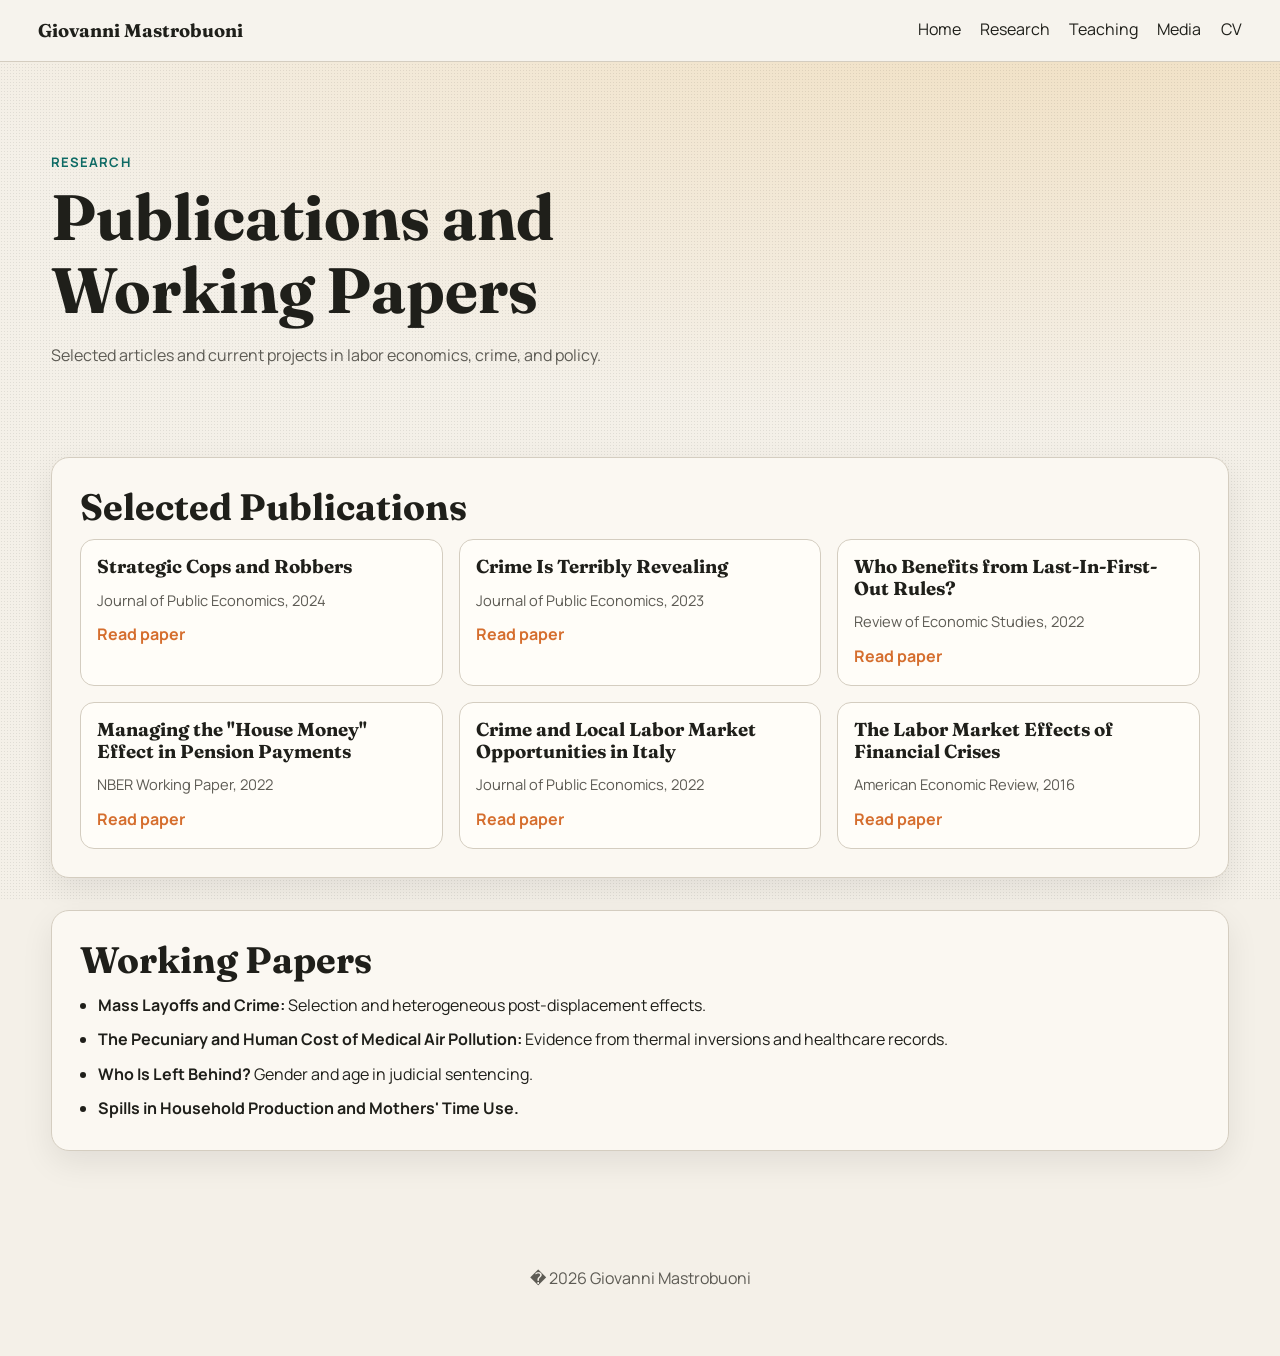
==== research.html @ 7f6c6ca8 "Add files via upload" ====
<!doctype html>
<html lang="en">
<head>
  <meta charset="utf-8" />
  <meta name="viewport" content="width=device-width, initial-scale=1" />
  <title>Research | Giovanni Mastrobuoni</title>
  <meta name="description" content="Research of Giovanni Mastrobuoni." />
  <link rel="preconnect" href="https://fonts.googleapis.com" />
  <link rel="preconnect" href="https://fonts.gstatic.com" crossorigin />
  <link href="https://fonts.googleapis.com/css2?family=Fraunces:opsz,wght@9..144,400;9..144,700&family=Manrope:wght@400;500;700&display=swap" rel="stylesheet" />
  <link rel="stylesheet" href="styles.css" />
</head>
<body>
  <div class="grain"></div>
  <header class="site-header">
    <a class="brand" href="index.html">Giovanni Mastrobuoni</a>
    <button class="menu-btn" id="menuBtn" aria-expanded="false" aria-controls="menu">Menu</button>
    <nav id="menu" class="menu">
      <a href="index.html">Home</a>
      <a href="research.html">Research</a>
      <a href="teaching.html">Teaching</a>
      <a href="media.html">Media</a>
      <a href="cv.html">CV</a>
    </nav>
  </header>

  <main>
    <section class="hero reveal">
      <p class="eyebrow">Research</p>
      <h1>Publications and Working Papers</h1>
      <p class="lead">Selected articles and current projects in labor economics, crime, and policy.</p>
    </section>

    <section class="panel reveal">
      <h2>Selected Publications</h2>
      <div class="cards">
        <article class="card">
          <h3>Strategic Cops and Robbers</h3>
          <p class="meta">Journal of Public Economics, 2024</p>
          <a href="https://www.sciencedirect.com/science/article/pii/S0047272724000995?via%3Dihub" target="_blank" rel="noopener">Read paper</a>
        </article>
        <article class="card">
          <h3>Crime Is Terribly Revealing</h3>
          <p class="meta">Journal of Public Economics, 2023</p>
          <a href="https://www.sciencedirect.com/science/article/pii/S0047272723000242" target="_blank" rel="noopener">Read paper</a>
        </article>
        <article class="card">
          <h3>Who Benefits from Last-In-First-Out Rules?</h3>
          <p class="meta">Review of Economic Studies, 2022</p>
          <a href="https://academic.oup.com/restud/article/89/2/949/6206620" target="_blank" rel="noopener">Read paper</a>
        </article>
        <article class="card">
          <h3>Managing the "House Money" Effect in Pension Payments</h3>
          <p class="meta">NBER Working Paper, 2022</p>
          <a href="https://www.nber.org/papers/w30556" target="_blank" rel="noopener">Read paper</a>
        </article>
        <article class="card">
          <h3>Crime and Local Labor Market Opportunities in Italy</h3>
          <p class="meta">Journal of Public Economics, 2022</p>
          <a href="https://www.sciencedirect.com/science/article/pii/S004727272200181X?via%3Dihub" target="_blank" rel="noopener">Read paper</a>
        </article>
        <article class="card">
          <h3>The Labor Market Effects of Financial Crises</h3>
          <p class="meta">American Economic Review, 2016</p>
          <a href="https://www.aeaweb.org/articles?id=10.1257/aer.20141785" target="_blank" rel="noopener">Read paper</a>
        </article>
      </div>
    </section>

    <section class="panel reveal">
      <h2>Working Papers</h2>
      <ul class="list-clean">
        <li><strong>Mass Layoffs and Crime:</strong> Selection and heterogeneous post-displacement effects.</li>
        <li><strong>The Pecuniary and Human Cost of Medical Air Pollution:</strong> Evidence from thermal inversions and healthcare records.</li>
        <li><strong>Who Is Left Behind?</strong> Gender and age in judicial sentencing.</li>
        <li><strong>Spills in Household Production and Mothers' Time Use.</strong></li>
      </ul>
    </section>
  </main>

  <footer class="site-footer">
    <p>� <span id="year"></span> Giovanni Mastrobuoni</p>
  </footer>
  <script src="script.js"></script>
</body>
</html>
---- styles.css ----
:root {
  --bg: #f4f0e8;
  --ink: #1f1f1a;
  --muted: #5d5b54;
  --accent: #0d6a64;
  --accent-2: #d56e2e;
  --panel: #fbf8f2;
  --line: #d4cdc0;
  --shadow: 0 12px 32px rgba(19, 18, 15, 0.08);
}

* { box-sizing: border-box; }
html { scroll-behavior: smooth; }
body {
  margin: 0;
  color: var(--ink);
  background: radial-gradient(1200px 500px at 85% -5%, #f0ddbc, transparent), var(--bg);
  font-family: "Manrope", sans-serif;
  line-height: 1.6;
}

.grain {
  position: fixed;
  inset: 0;
  pointer-events: none;
  opacity: 0.08;
  background-image: radial-gradient(#000 0.5px, transparent 0.5px);
  background-size: 3px 3px;
}

.site-header {
  position: sticky;
  top: 0;
  z-index: 10;
  display: flex;
  align-items: center;
  justify-content: space-between;
  gap: 1rem;
  padding: 1rem clamp(1rem, 3vw, 3rem);
  backdrop-filter: blur(8px);
  background: color-mix(in oklab, var(--bg) 78%, white 22%);
  border-bottom: 1px solid var(--line);
}

.brand {
  font-family: "Fraunces", serif;
  font-weight: 700;
  font-size: 1.15rem;
  color: var(--ink);
  text-decoration: none;
}

.menu { display: flex; gap: 1.2rem; }
.menu a {
  color: var(--ink);
  text-decoration: none;
  border-bottom: 1px solid transparent;
}
.menu a:hover { border-bottom-color: var(--accent); }

.menu-btn {
  display: none;
  border: 1px solid var(--line);
  background: var(--panel);
  border-radius: 999px;
  padding: 0.45rem 0.8rem;
}

main { padding: 0 clamp(1rem, 4vw, 4rem) 4rem; }

.hero {
  padding: clamp(3rem, 10vh, 7rem) 0 2.5rem;
  max-width: 900px;
}

.eyebrow {
  margin: 0 0 0.4rem;
  font-weight: 700;
  letter-spacing: 0.08em;
  text-transform: uppercase;
  color: var(--accent);
  font-size: 0.82rem;
}

h1, h2, h3 {
  font-family: "Fraunces", serif;
  line-height: 1.15;
  margin: 0 0 0.7rem;
}

h1 { font-size: clamp(2rem, 5vw, 4rem); max-width: 16ch; }
h2 { font-size: clamp(1.6rem, 3vw, 2.3rem); }
.lead { max-width: 65ch; color: var(--muted); }

.cta-row { display: flex; gap: 0.8rem; margin-top: 1.4rem; flex-wrap: wrap; }
.btn {
  text-decoration: none;
  padding: 0.7rem 1rem;
  border-radius: 10px;
  border: 1px solid transparent;
  transition: transform 0.2s ease;
}
.btn:hover { transform: translateY(-2px); }
.btn.solid { background: var(--accent); color: #f8fffd; }
.btn.ghost { border-color: var(--line); color: var(--ink); }

.panel, .split {
  margin-top: 2rem;
  background: var(--panel);
  border: 1px solid var(--line);
  border-radius: 18px;
  padding: clamp(1rem, 2.2vw, 1.8rem);
  box-shadow: var(--shadow);
}

.cards {
  display: grid;
  grid-template-columns: repeat(3, minmax(0, 1fr));
  gap: 1rem;
}

.card {
  padding: 1rem;
  border: 1px solid var(--line);
  border-radius: 14px;
  background: #fffdf8;
}

.meta {
  margin: 0 0 0.6rem;
  color: var(--muted);
  font-size: 0.92rem;
}

.card a, .text-link, .split a {
  color: var(--accent-2);
  font-weight: 700;
  text-decoration: none;
}

.split {
  display: grid;
  grid-template-columns: 1.2fr 1fr;
  gap: 1rem;
}

ul { margin: 0; padding-left: 1.1rem; }
.list-clean { padding-left: 1.1rem; }
.list-clean li + li { margin-top: 0.55rem; }

.site-footer {
  padding: 2.2rem 1rem 3rem;
  text-align: center;
  color: var(--muted);
}

.reveal {
  opacity: 0;
  transform: translateY(16px);
  transition: opacity 0.7s ease, transform 0.7s ease;
}
.reveal.visible {
  opacity: 1;
  transform: translateY(0);
}

@media (max-width: 860px) {
  .cards { grid-template-columns: 1fr; }
  .split { grid-template-columns: 1fr; }
  .menu-btn { display: inline-flex; }
  .menu {
    display: none;
    position: absolute;
    right: 1rem;
    top: 4rem;
    flex-direction: column;
    background: var(--panel);
    border: 1px solid var(--line);
    border-radius: 12px;
    padding: 0.7rem;
    box-shadow: var(--shadow);
  }
  .menu.open { display: flex; }
}
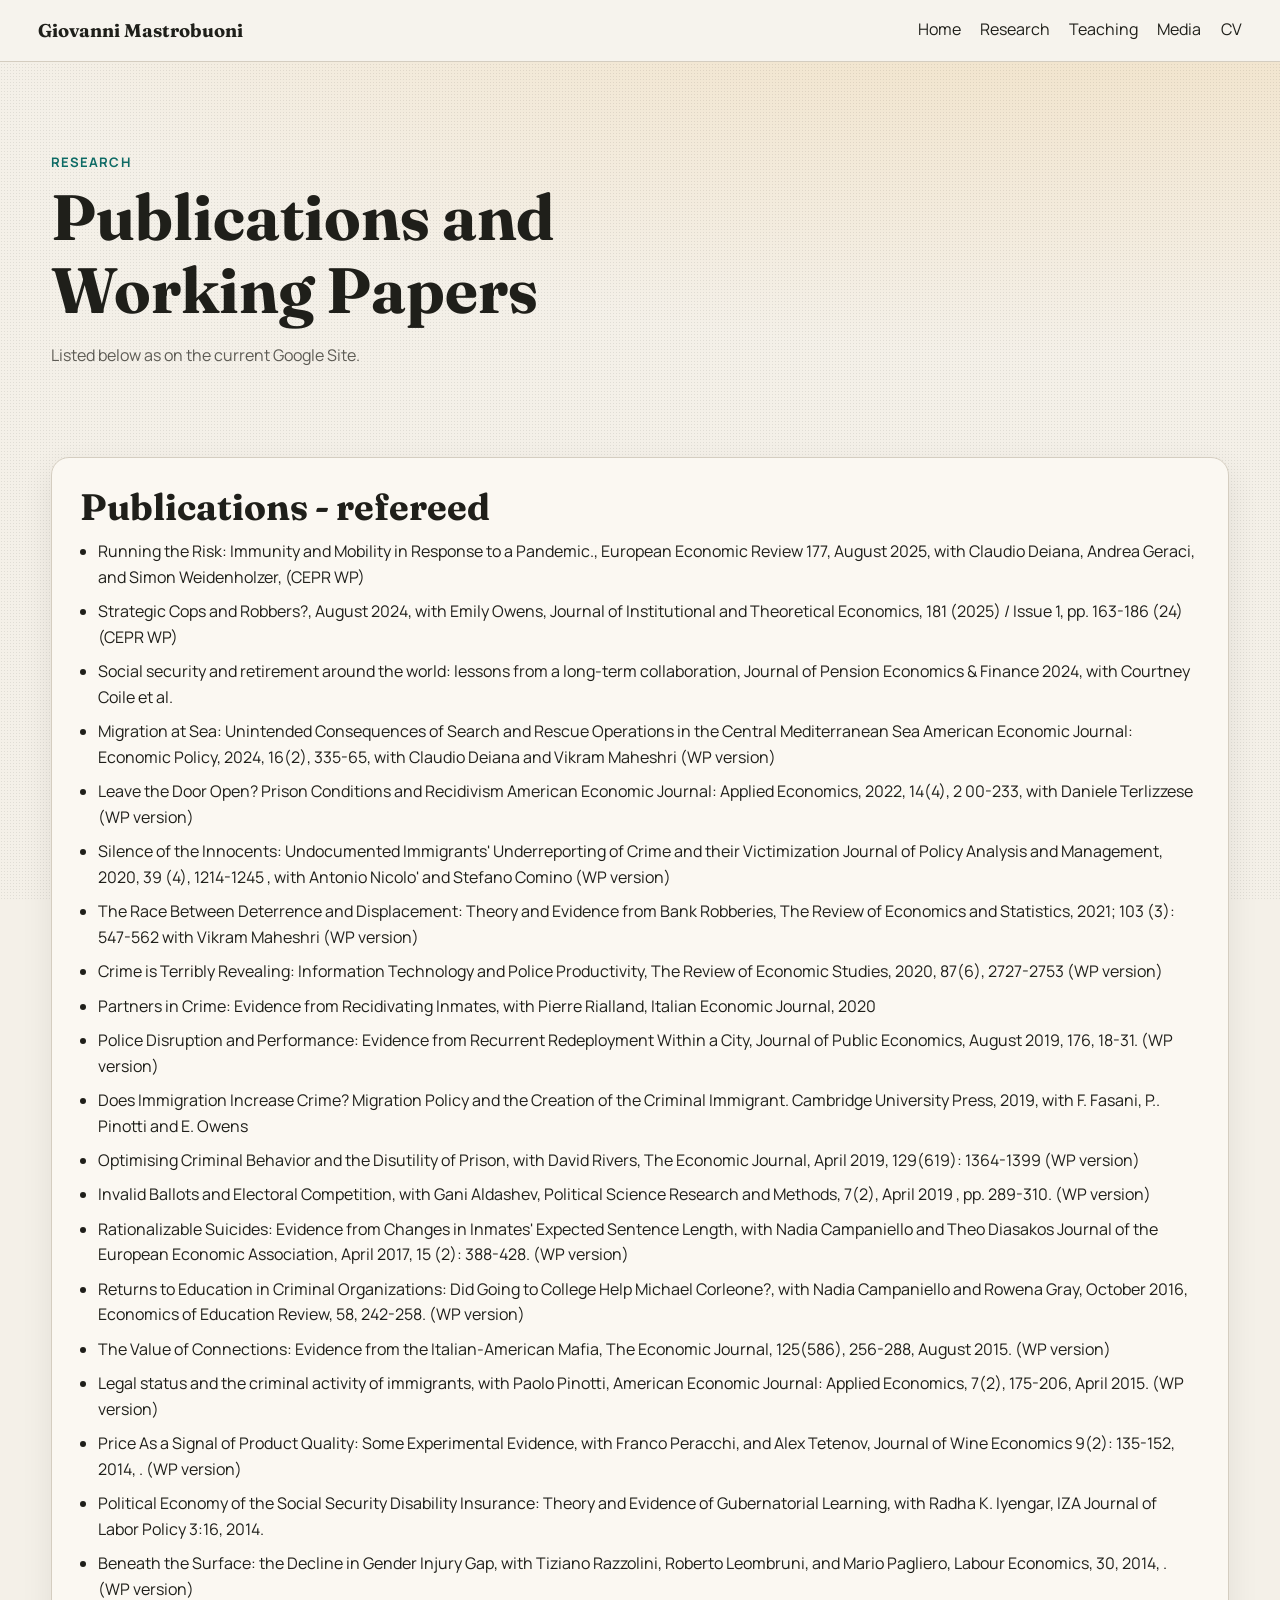
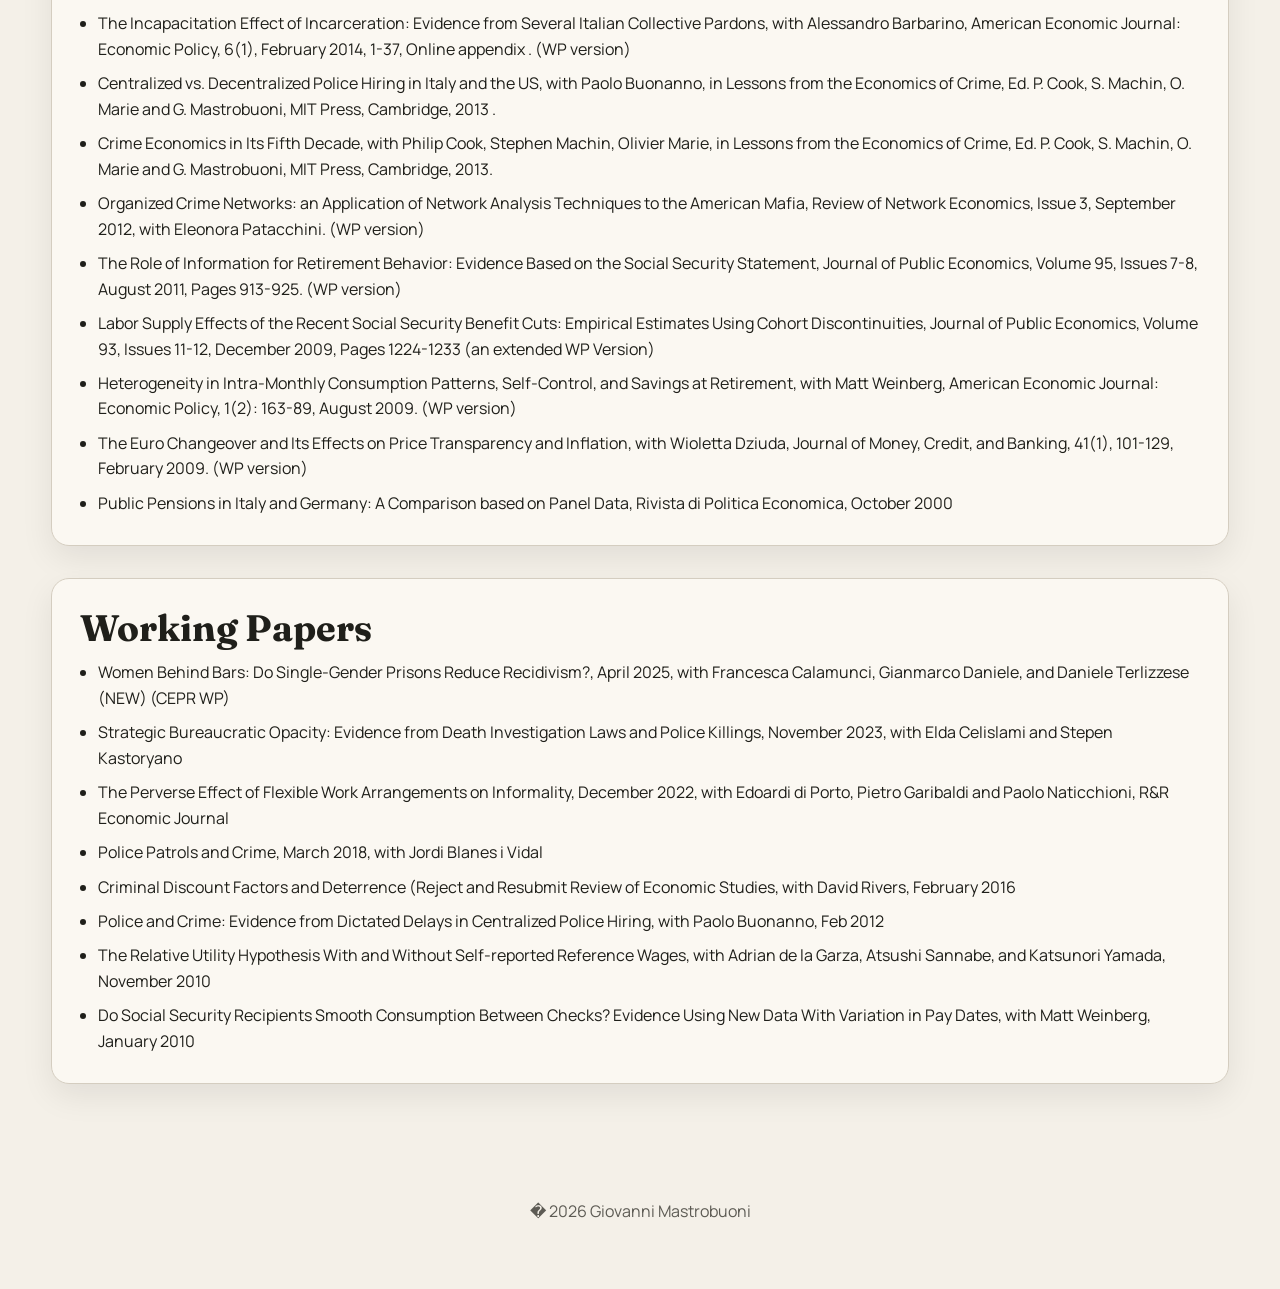
==== commit e301e707: "Add files via upload" ====
--- a/research.html
+++ b/research.html
@@ -28,52 +28,55 @@
     <section class="hero reveal">
       <p class="eyebrow">Research</p>
       <h1>Publications and Working Papers</h1>
-      <p class="lead">Selected articles and current projects in labor economics, crime, and policy.</p>
+      <p class="lead">Listed below as on the current Google Site.</p>
     </section>
 
     <section class="panel reveal">
-      <h2>Selected Publications</h2>
-      <div class="cards">
-        <article class="card">
-          <h3>Strategic Cops and Robbers</h3>
-          <p class="meta">Journal of Public Economics, 2024</p>
-          <a href="https://www.sciencedirect.com/science/article/pii/S0047272724000995?via%3Dihub" target="_blank" rel="noopener">Read paper</a>
-        </article>
-        <article class="card">
-          <h3>Crime Is Terribly Revealing</h3>
-          <p class="meta">Journal of Public Economics, 2023</p>
-          <a href="https://www.sciencedirect.com/science/article/pii/S0047272723000242" target="_blank" rel="noopener">Read paper</a>
-        </article>
-        <article class="card">
-          <h3>Who Benefits from Last-In-First-Out Rules?</h3>
-          <p class="meta">Review of Economic Studies, 2022</p>
-          <a href="https://academic.oup.com/restud/article/89/2/949/6206620" target="_blank" rel="noopener">Read paper</a>
-        </article>
-        <article class="card">
-          <h3>Managing the "House Money" Effect in Pension Payments</h3>
-          <p class="meta">NBER Working Paper, 2022</p>
-          <a href="https://www.nber.org/papers/w30556" target="_blank" rel="noopener">Read paper</a>
-        </article>
-        <article class="card">
-          <h3>Crime and Local Labor Market Opportunities in Italy</h3>
-          <p class="meta">Journal of Public Economics, 2022</p>
-          <a href="https://www.sciencedirect.com/science/article/pii/S004727272200181X?via%3Dihub" target="_blank" rel="noopener">Read paper</a>
-        </article>
-        <article class="card">
-          <h3>The Labor Market Effects of Financial Crises</h3>
-          <p class="meta">American Economic Review, 2016</p>
-          <a href="https://www.aeaweb.org/articles?id=10.1257/aer.20141785" target="_blank" rel="noopener">Read paper</a>
-        </article>
-      </div>
+      <h2>Publications - refereed</h2>
+      <ul class="list-clean">
+        <li>Running the Risk: Immunity and Mobility in Response to a Pandemic., European Economic Review 177, August 2025, with Claudio Deiana, Andrea Geraci, and Simon Weidenholzer, (CEPR WP)</li>
+        <li>Strategic Cops and Robbers?, August 2024, with Emily Owens, Journal of Institutional and Theoretical Economics, 181 (2025) / Issue 1, pp. 163-186 (24) (CEPR WP)</li>
+        <li>Social security and retirement around the world: lessons from a long-term collaboration, Journal of Pension Economics &amp; Finance 2024, with Courtney Coile et al.</li>
+        <li>Migration at Sea: Unintended Consequences of Search and Rescue Operations in the Central Mediterranean Sea American Economic Journal: Economic Policy, 2024, 16(2), 335-65, with Claudio Deiana and Vikram Maheshri (WP version)</li>
+        <li>Leave the Door Open? Prison Conditions and Recidivism American Economic Journal: Applied Economics, 2022, 14(4), 2 00-233, with Daniele Terlizzese (WP version)</li>
+        <li>Silence of the Innocents: Undocumented Immigrants' Underreporting of Crime and their Victimization Journal of Policy Analysis and Management, 2020, 39 (4), 1214-1245 , with Antonio Nicolo' and Stefano Comino (WP version)</li>
+        <li>The Race Between Deterrence and Displacement: Theory and Evidence from Bank Robberies, The Review of Economics and Statistics, 2021; 103 (3): 547-562 with Vikram Maheshri (WP version)</li>
+        <li>Crime is Terribly Revealing: Information Technology and Police Productivity, The Review of Economic Studies, 2020, 87(6), 2727-2753 (WP version)</li>
+        <li>Partners in Crime: Evidence from Recidivating Inmates, with Pierre Rialland, Italian Economic Journal, 2020</li>
+        <li>Police Disruption and Performance: Evidence from Recurrent Redeployment Within a City, Journal of Public Economics, August 2019, 176, 18-31. (WP version)</li>
+        <li>Does Immigration Increase Crime? Migration Policy and the Creation of the Criminal Immigrant. Cambridge University Press, 2019, with F. Fasani, P.. Pinotti and E. Owens</li>
+        <li>Optimising Criminal Behavior and the Disutility of Prison, with David Rivers, The Economic Journal, April 2019, 129(619): 1364-1399 (WP version)</li>
+        <li>Invalid Ballots and Electoral Competition, with Gani Aldashev, Political Science Research and Methods, 7(2), April 2019 , pp. 289-310. (WP version)</li>
+        <li>Rationalizable Suicides: Evidence from Changes in Inmates' Expected Sentence Length, with Nadia Campaniello and Theo Diasakos Journal of the European Economic Association, April 2017, 15 (2): 388-428. (WP version)</li>
+        <li>Returns to Education in Criminal Organizations: Did Going to College Help Michael Corleone?, with Nadia Campaniello and Rowena Gray, October 2016, Economics of Education Review, 58, 242-258. (WP version)</li>
+        <li>The Value of Connections: Evidence from the Italian-American Mafia, The Economic Journal, 125(586), 256-288, August 2015. (WP version)</li>
+        <li>Legal status and the criminal activity of immigrants, with Paolo Pinotti, American Economic Journal: Applied Economics, 7(2), 175-206, April 2015. (WP version)</li>
+        <li>Price As a Signal of Product Quality: Some Experimental Evidence, with Franco Peracchi, and Alex Tetenov, Journal of Wine Economics 9(2): 135-152, 2014, . (WP version)</li>
+        <li>Political Economy of the Social Security Disability Insurance: Theory and Evidence of Gubernatorial Learning, with Radha K. Iyengar, IZA Journal of Labor Policy 3:16, 2014.</li>
+        <li>Beneath the Surface: the Decline in Gender Injury Gap, with Tiziano Razzolini, Roberto Leombruni, and Mario Pagliero, Labour Economics, 30, 2014, . (WP version)</li>
+        <li>The Incapacitation Effect of Incarceration: Evidence from Several Italian Collective Pardons, with Alessandro Barbarino, American Economic Journal: Economic Policy, 6(1), February 2014, 1-37, Online appendix . (WP version)</li>
+        <li>Centralized vs. Decentralized Police Hiring in Italy and the US, with Paolo Buonanno, in Lessons from the Economics of Crime, Ed. P. Cook, S. Machin, O. Marie and G. Mastrobuoni, MIT Press, Cambridge, 2013 .</li>
+        <li>Crime Economics in Its Fifth Decade, with Philip Cook, Stephen Machin, Olivier Marie, in Lessons from the Economics of Crime, Ed. P. Cook, S. Machin, O. Marie and G. Mastrobuoni, MIT Press, Cambridge, 2013.</li>
+        <li>Organized Crime Networks: an Application of Network Analysis Techniques to the American Mafia, Review of Network Economics, Issue 3, September 2012, with Eleonora Patacchini. (WP version)</li>
+        <li>The Role of Information for Retirement Behavior: Evidence Based on the Social Security Statement, Journal of Public Economics, Volume 95, Issues 7-8, August 2011, Pages 913-925. (WP version)</li>
+        <li>Labor Supply Effects of the Recent Social Security Benefit Cuts: Empirical Estimates Using Cohort Discontinuities, Journal of Public Economics, Volume 93, Issues 11-12, December 2009, Pages 1224-1233 (an extended WP Version)</li>
+        <li>Heterogeneity in Intra-Monthly Consumption Patterns, Self-Control, and Savings at Retirement, with Matt Weinberg, American Economic Journal: Economic Policy, 1(2): 163-89, August 2009. (WP version)</li>
+        <li>The Euro Changeover and Its Effects on Price Transparency and Inflation, with Wioletta Dziuda, Journal of Money, Credit, and Banking, 41(1), 101-129, February 2009. (WP version)</li>
+        <li>Public Pensions in Italy and Germany: A Comparison based on Panel Data, Rivista di Politica Economica, October 2000</li>
+      </ul>
     </section>
 
     <section class="panel reveal">
       <h2>Working Papers</h2>
       <ul class="list-clean">
-        <li><strong>Mass Layoffs and Crime:</strong> Selection and heterogeneous post-displacement effects.</li>
-        <li><strong>The Pecuniary and Human Cost of Medical Air Pollution:</strong> Evidence from thermal inversions and healthcare records.</li>
-        <li><strong>Who Is Left Behind?</strong> Gender and age in judicial sentencing.</li>
-        <li><strong>Spills in Household Production and Mothers' Time Use.</strong></li>
+        <li>Women Behind Bars: Do Single-Gender Prisons Reduce Recidivism?, April 2025, with Francesca Calamunci, Gianmarco Daniele, and Daniele Terlizzese (NEW) (CEPR WP)</li>
+        <li>Strategic Bureaucratic Opacity: Evidence from Death Investigation Laws and Police Killings, November 2023, with Elda Celislami and Stepen Kastoryano</li>
+        <li>The Perverse Effect of Flexible Work Arrangements on Informality, December 2022, with Edoardi di Porto, Pietro Garibaldi and Paolo Naticchioni, R&amp;R Economic Journal</li>
+        <li>Police Patrols and Crime, March 2018, with Jordi Blanes i Vidal</li>
+        <li>Criminal Discount Factors and Deterrence (Reject and Resubmit Review of Economic Studies, with David Rivers, February 2016</li>
+        <li>Police and Crime: Evidence from Dictated Delays in Centralized Police Hiring, with Paolo Buonanno, Feb 2012</li>
+        <li>The Relative Utility Hypothesis With and Without Self-reported Reference Wages, with Adrian de la Garza, Atsushi Sannabe, and Katsunori Yamada, November 2010</li>
+        <li>Do Social Security Recipients Smooth Consumption Between Checks? Evidence Using New Data With Variation in Pay Dates, with Matt Weinberg, January 2010</li>
       </ul>
     </section>
   </main>
